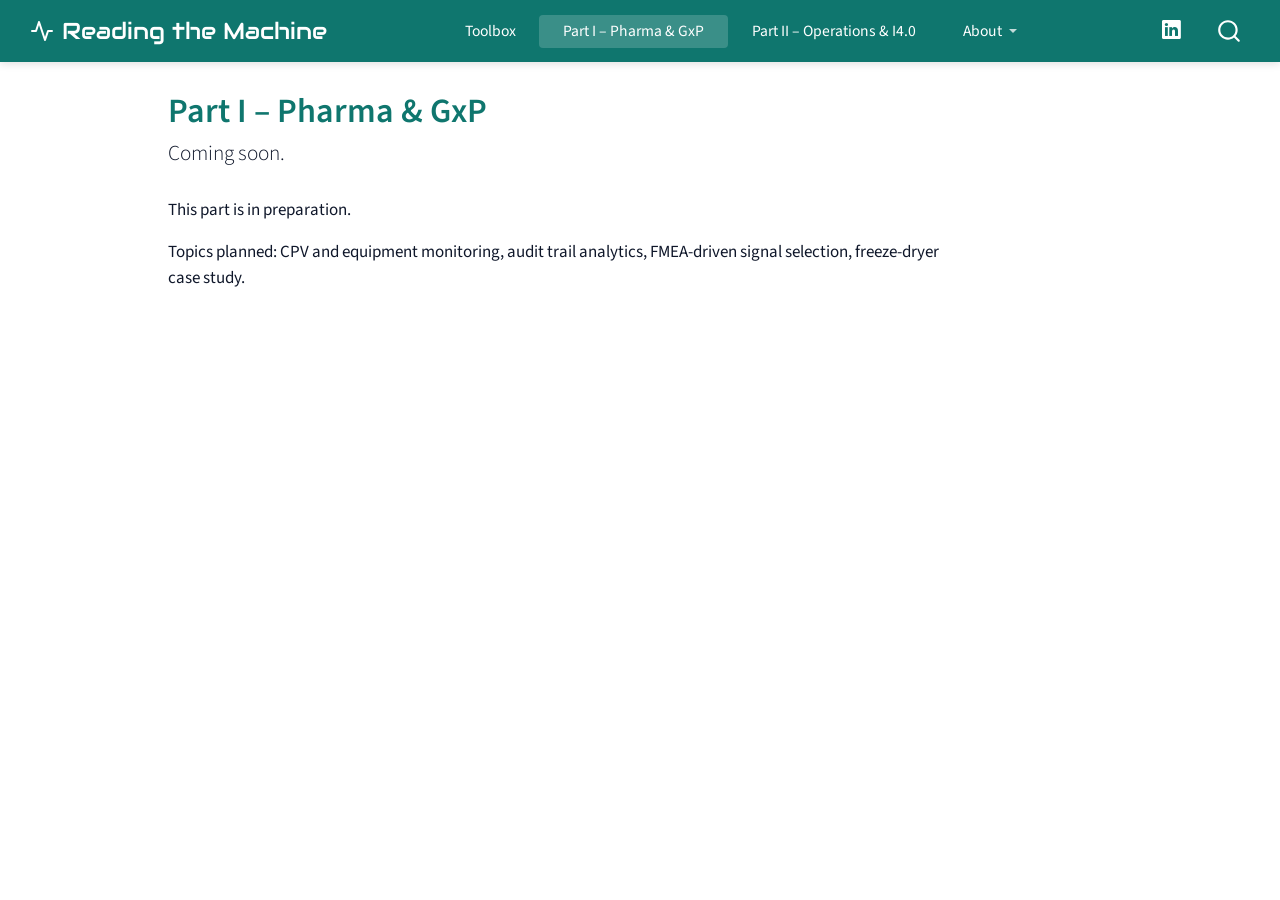
==== chapters/index.html @ b1491155 "Built site for gh-pages" ====
<!DOCTYPE html>
<html xmlns="http://www.w3.org/1999/xhtml" lang="en" xml:lang="en"><head>

<meta charset="utf-8">
<meta name="generator" content="quarto-1.6.41">

<meta name="viewport" content="width=device-width, initial-scale=1.0, user-scalable=yes">


<title>Part I – Pharma &amp; GxP – Reading the Machine</title>
<style>
code{white-space: pre-wrap;}
span.smallcaps{font-variant: small-caps;}
div.columns{display: flex; gap: min(4vw, 1.5em);}
div.column{flex: auto; overflow-x: auto;}
div.hanging-indent{margin-left: 1.5em; text-indent: -1.5em;}
ul.task-list{list-style: none;}
ul.task-list li input[type="checkbox"] {
  width: 0.8em;
  margin: 0 0.8em 0.2em -1em; /* quarto-specific, see https://github.com/quarto-dev/quarto-cli/issues/4556 */ 
  vertical-align: middle;
}
</style>


<script src="../site_libs/quarto-nav/quarto-nav.js"></script>
<script src="../site_libs/quarto-nav/headroom.min.js"></script>
<script src="../site_libs/clipboard/clipboard.min.js"></script>
<script src="../site_libs/quarto-search/autocomplete.umd.js"></script>
<script src="../site_libs/quarto-search/fuse.min.js"></script>
<script src="../site_libs/quarto-search/quarto-search.js"></script>
<meta name="quarto:offset" content="../">
<link href="../HEX/logo-activity.svg" rel="icon" type="image/svg+xml">
<script src="../site_libs/quarto-html/quarto.js"></script>
<script src="../site_libs/quarto-html/popper.min.js"></script>
<script src="../site_libs/quarto-html/tippy.umd.min.js"></script>
<script src="../site_libs/quarto-html/anchor.min.js"></script>
<link href="../site_libs/quarto-html/tippy.css" rel="stylesheet">
<link href="../site_libs/quarto-html/quarto-syntax-highlighting-48ffa3e5b9d089919c6712c39e5b00f2.css" rel="stylesheet" id="quarto-text-highlighting-styles">
<script src="../site_libs/bootstrap/bootstrap.min.js"></script>
<link href="../site_libs/bootstrap/bootstrap-icons.css" rel="stylesheet">
<link href="../site_libs/bootstrap/bootstrap-15d716713be335115abf167fc05993b7.min.css" rel="stylesheet" append-hash="true" id="quarto-bootstrap" data-mode="light">
<script id="quarto-search-options" type="application/json">{
  "location": "navbar",
  "copy-button": false,
  "collapse-after": 3,
  "panel-placement": "end",
  "type": "overlay",
  "limit": 50,
  "keyboard-shortcut": [
    "f",
    "/",
    "s"
  ],
  "show-item-context": false,
  "language": {
    "search-no-results-text": "No results",
    "search-matching-documents-text": "matching documents",
    "search-copy-link-title": "Copy link to search",
    "search-hide-matches-text": "Hide additional matches",
    "search-more-match-text": "more match in this document",
    "search-more-matches-text": "more matches in this document",
    "search-clear-button-title": "Clear",
    "search-text-placeholder": "",
    "search-detached-cancel-button-title": "Cancel",
    "search-submit-button-title": "Submit",
    "search-label": "Search"
  }
}</script>


</head>

<body class="nav-fixed">

<div id="quarto-search-results"></div>
  <header id="quarto-header" class="headroom fixed-top">
    <nav class="navbar navbar-expand-lg " data-bs-theme="dark">
      <div class="navbar-container container-fluid">
      <div class="navbar-brand-container mx-auto">
    <a href="../index.html" class="navbar-brand navbar-brand-logo">
    <img src="../HEX/logo-activity.svg" alt="Reading the Machine" class="navbar-logo">
    </a>
    <a class="navbar-brand" href="../index.html">
    <span class="navbar-title">Reading the Machine</span>
    </a>
  </div>
            <div id="quarto-search" class="" title="Search"></div>
          <button class="navbar-toggler" type="button" data-bs-toggle="collapse" data-bs-target="#navbarCollapse" aria-controls="navbarCollapse" role="menu" aria-expanded="false" aria-label="Toggle navigation" onclick="if (window.quartoToggleHeadroom) { window.quartoToggleHeadroom(); }">
  <span class="navbar-toggler-icon"></span>
</button>
          <div class="collapse navbar-collapse" id="navbarCollapse">
            <ul class="navbar-nav navbar-nav-scroll me-auto">
  <li class="nav-item">
    <a class="nav-link" href="../toolbox/index.html"> 
<span class="menu-text">Toolbox</span></a>
  </li>  
  <li class="nav-item">
    <a class="nav-link active" href="../chapters/index.html" aria-current="page"> 
<span class="menu-text">Part I – Pharma &amp; GxP</span></a>
  </li>  
  <li class="nav-item">
    <a class="nav-link" href="../coming-soon.html"> 
<span class="menu-text">Part II – Operations &amp; I4.0</span></a>
  </li>  
  <li class="nav-item dropdown ">
    <a class="nav-link dropdown-toggle" href="#" id="nav-menu-about" role="link" data-bs-toggle="dropdown" aria-expanded="false">
 <span class="menu-text">About</span>
    </a>
    <ul class="dropdown-menu" aria-labelledby="nav-menu-about">    
        <li>
    <a class="dropdown-item" href="../about.html">
 <span class="dropdown-text">Arnaud Coqueblin</span></a>
  </li>  
        <li>
    <a class="dropdown-item" href="../ecosystem.html">
 <span class="dropdown-text">The Ecosystem</span></a>
  </li>  
    </ul>
  </li>
</ul>
            <ul class="navbar-nav navbar-nav-scroll ms-auto">
  <li class="nav-item compact">
    <a class="nav-link" href="https://www.linkedin.com/in/arnaudcoqueblin/"> <i class="bi bi-linkedin" role="img" aria-label="LinkedIn">
</i> 
<span class="menu-text"></span></a>
  </li>  
</ul>
          </div> <!-- /navcollapse -->
            <div class="quarto-navbar-tools">
</div>
      </div> <!-- /container-fluid -->
    </nav>
</header>
<!-- content -->
<div id="quarto-content" class="quarto-container page-columns page-rows-contents page-layout-article page-navbar">
<!-- sidebar -->
<!-- margin-sidebar -->
    <div id="quarto-margin-sidebar" class="sidebar margin-sidebar zindex-bottom">
        
    </div>
<!-- main -->
<main class="content" id="quarto-document-content">

<header id="title-block-header" class="quarto-title-block default">
<div class="quarto-title">
<h1 class="title">Part I – Pharma &amp; GxP</h1>
<p class="subtitle lead">Coming soon.</p>
</div>



<div class="quarto-title-meta">

    
  
    
  </div>
  


</header>


<p>This part is in preparation.</p>
<p>Topics planned: CPV and equipment monitoring, audit trail analytics, FMEA-driven signal selection, freeze-dryer case study.</p>



</main> <!-- /main -->
<script>
(function () {
  function init() {
    document.querySelectorAll('.panel-tabset .nav-tabs .nav-link').forEach(function (link) {
      link.addEventListener('shown.bs.tab', function () {
        var tabset = link.closest('.panel-tabset');
        if (!tabset) return;
        // Use the tabset container (not the sticky nav-tabs) to get true document position
        var top = tabset.getBoundingClientRect().top + window.pageYOffset - 64;
        window.scrollTo({ top: top, behavior: 'smooth' });
      });
    });
  }
  if (document.readyState === 'loading') {
    document.addEventListener('DOMContentLoaded', init);
  } else {
    init();
  }
})();
</script>
<script id="quarto-html-after-body" type="application/javascript">
window.document.addEventListener("DOMContentLoaded", function (event) {
  const toggleBodyColorMode = (bsSheetEl) => {
    const mode = bsSheetEl.getAttribute("data-mode");
    const bodyEl = window.document.querySelector("body");
    if (mode === "dark") {
      bodyEl.classList.add("quarto-dark");
      bodyEl.classList.remove("quarto-light");
    } else {
      bodyEl.classList.add("quarto-light");
      bodyEl.classList.remove("quarto-dark");
    }
  }
  const toggleBodyColorPrimary = () => {
    const bsSheetEl = window.document.querySelector("link#quarto-bootstrap");
    if (bsSheetEl) {
      toggleBodyColorMode(bsSheetEl);
    }
  }
  toggleBodyColorPrimary();  
  const icon = "";
  const anchorJS = new window.AnchorJS();
  anchorJS.options = {
    placement: 'right',
    icon: icon
  };
  anchorJS.add('.anchored');
  const isCodeAnnotation = (el) => {
    for (const clz of el.classList) {
      if (clz.startsWith('code-annotation-')) {                     
        return true;
      }
    }
    return false;
  }
  const onCopySuccess = function(e) {
    // button target
    const button = e.trigger;
    // don't keep focus
    button.blur();
    // flash "checked"
    button.classList.add('code-copy-button-checked');
    var currentTitle = button.getAttribute("title");
    button.setAttribute("title", "Copied!");
    let tooltip;
    if (window.bootstrap) {
      button.setAttribute("data-bs-toggle", "tooltip");
      button.setAttribute("data-bs-placement", "left");
      button.setAttribute("data-bs-title", "Copied!");
      tooltip = new bootstrap.Tooltip(button, 
        { trigger: "manual", 
          customClass: "code-copy-button-tooltip",
          offset: [0, -8]});
      tooltip.show();    
    }
    setTimeout(function() {
      if (tooltip) {
        tooltip.hide();
        button.removeAttribute("data-bs-title");
        button.removeAttribute("data-bs-toggle");
        button.removeAttribute("data-bs-placement");
      }
      button.setAttribute("title", currentTitle);
      button.classList.remove('code-copy-button-checked');
    }, 1000);
    // clear code selection
    e.clearSelection();
  }
  const getTextToCopy = function(trigger) {
      const codeEl = trigger.previousElementSibling.cloneNode(true);
      for (const childEl of codeEl.children) {
        if (isCodeAnnotation(childEl)) {
          childEl.remove();
        }
      }
      return codeEl.innerText;
  }
  const clipboard = new window.ClipboardJS('.code-copy-button:not([data-in-quarto-modal])', {
    text: getTextToCopy
  });
  clipboard.on('success', onCopySuccess);
  if (window.document.getElementById('quarto-embedded-source-code-modal')) {
    const clipboardModal = new window.ClipboardJS('.code-copy-button[data-in-quarto-modal]', {
      text: getTextToCopy,
      container: window.document.getElementById('quarto-embedded-source-code-modal')
    });
    clipboardModal.on('success', onCopySuccess);
  }
    var localhostRegex = new RegExp(/^(?:http|https):\/\/localhost\:?[0-9]*\//);
    var mailtoRegex = new RegExp(/^mailto:/);
      var filterRegex = new RegExp("https:\/\/ArnaudCoqueblin\.github\.io\/reading-the-machine\/");
    var isInternal = (href) => {
        return filterRegex.test(href) || localhostRegex.test(href) || mailtoRegex.test(href);
    }
    // Inspect non-navigation links and adorn them if external
 	var links = window.document.querySelectorAll('a[href]:not(.nav-link):not(.navbar-brand):not(.toc-action):not(.sidebar-link):not(.sidebar-item-toggle):not(.pagination-link):not(.no-external):not([aria-hidden]):not(.dropdown-item):not(.quarto-navigation-tool):not(.about-link)');
    for (var i=0; i<links.length; i++) {
      const link = links[i];
      if (!isInternal(link.href)) {
        // undo the damage that might have been done by quarto-nav.js in the case of
        // links that we want to consider external
        if (link.dataset.originalHref !== undefined) {
          link.href = link.dataset.originalHref;
        }
          // target, if specified
          link.setAttribute("target", "_blank");
          if (link.getAttribute("rel") === null) {
            link.setAttribute("rel", "noopener");
          }
      }
    }
  function tippyHover(el, contentFn, onTriggerFn, onUntriggerFn) {
    const config = {
      allowHTML: true,
      maxWidth: 500,
      delay: 100,
      arrow: false,
      appendTo: function(el) {
          return el.parentElement;
      },
      interactive: true,
      interactiveBorder: 10,
      theme: 'quarto',
      placement: 'bottom-start',
    };
    if (contentFn) {
      config.content = contentFn;
    }
    if (onTriggerFn) {
      config.onTrigger = onTriggerFn;
    }
    if (onUntriggerFn) {
      config.onUntrigger = onUntriggerFn;
    }
    window.tippy(el, config); 
  }
  const noterefs = window.document.querySelectorAll('a[role="doc-noteref"]');
  for (var i=0; i<noterefs.length; i++) {
    const ref = noterefs[i];
    tippyHover(ref, function() {
      // use id or data attribute instead here
      let href = ref.getAttribute('data-footnote-href') || ref.getAttribute('href');
      try { href = new URL(href).hash; } catch {}
      const id = href.replace(/^#\/?/, "");
      const note = window.document.getElementById(id);
      if (note) {
        return note.innerHTML;
      } else {
        return "";
      }
    });
  }
  const xrefs = window.document.querySelectorAll('a.quarto-xref');
  const processXRef = (id, note) => {
    // Strip column container classes
    const stripColumnClz = (el) => {
      el.classList.remove("page-full", "page-columns");
      if (el.children) {
        for (const child of el.children) {
          stripColumnClz(child);
        }
      }
    }
    stripColumnClz(note)
    if (id === null || id.startsWith('sec-')) {
      // Special case sections, only their first couple elements
      const container = document.createElement("div");
      if (note.children && note.children.length > 2) {
        container.appendChild(note.children[0].cloneNode(true));
        for (let i = 1; i < note.children.length; i++) {
          const child = note.children[i];
          if (child.tagName === "P" && child.innerText === "") {
            continue;
          } else {
            container.appendChild(child.cloneNode(true));
            break;
          }
        }
        if (window.Quarto?.typesetMath) {
          window.Quarto.typesetMath(container);
        }
        return container.innerHTML
      } else {
        if (window.Quarto?.typesetMath) {
          window.Quarto.typesetMath(note);
        }
        return note.innerHTML;
      }
    } else {
      // Remove any anchor links if they are present
      const anchorLink = note.querySelector('a.anchorjs-link');
      if (anchorLink) {
        anchorLink.remove();
      }
      if (window.Quarto?.typesetMath) {
        window.Quarto.typesetMath(note);
      }
      if (note.classList.contains("callout")) {
        return note.outerHTML;
      } else {
        return note.innerHTML;
      }
    }
  }
  for (var i=0; i<xrefs.length; i++) {
    const xref = xrefs[i];
    tippyHover(xref, undefined, function(instance) {
      instance.disable();
      let url = xref.getAttribute('href');
      let hash = undefined; 
      if (url.startsWith('#')) {
        hash = url;
      } else {
        try { hash = new URL(url).hash; } catch {}
      }
      if (hash) {
        const id = hash.replace(/^#\/?/, "");
        const note = window.document.getElementById(id);
        if (note !== null) {
          try {
            const html = processXRef(id, note.cloneNode(true));
            instance.setContent(html);
          } finally {
            instance.enable();
            instance.show();
          }
        } else {
          // See if we can fetch this
          fetch(url.split('#')[0])
          .then(res => res.text())
          .then(html => {
            const parser = new DOMParser();
            const htmlDoc = parser.parseFromString(html, "text/html");
            const note = htmlDoc.getElementById(id);
            if (note !== null) {
              const html = processXRef(id, note);
              instance.setContent(html);
            } 
          }).finally(() => {
            instance.enable();
            instance.show();
          });
        }
      } else {
        // See if we can fetch a full url (with no hash to target)
        // This is a special case and we should probably do some content thinning / targeting
        fetch(url)
        .then(res => res.text())
        .then(html => {
          const parser = new DOMParser();
          const htmlDoc = parser.parseFromString(html, "text/html");
          const note = htmlDoc.querySelector('main.content');
          if (note !== null) {
            // This should only happen for chapter cross references
            // (since there is no id in the URL)
            // remove the first header
            if (note.children.length > 0 && note.children[0].tagName === "HEADER") {
              note.children[0].remove();
            }
            const html = processXRef(null, note);
            instance.setContent(html);
          } 
        }).finally(() => {
          instance.enable();
          instance.show();
        });
      }
    }, function(instance) {
    });
  }
      let selectedAnnoteEl;
      const selectorForAnnotation = ( cell, annotation) => {
        let cellAttr = 'data-code-cell="' + cell + '"';
        let lineAttr = 'data-code-annotation="' +  annotation + '"';
        const selector = 'span[' + cellAttr + '][' + lineAttr + ']';
        return selector;
      }
      const selectCodeLines = (annoteEl) => {
        const doc = window.document;
        const targetCell = annoteEl.getAttribute("data-target-cell");
        const targetAnnotation = annoteEl.getAttribute("data-target-annotation");
        const annoteSpan = window.document.querySelector(selectorForAnnotation(targetCell, targetAnnotation));
        const lines = annoteSpan.getAttribute("data-code-lines").split(",");
        const lineIds = lines.map((line) => {
          return targetCell + "-" + line;
        })
        let top = null;
        let height = null;
        let parent = null;
        if (lineIds.length > 0) {
            //compute the position of the single el (top and bottom and make a div)
            const el = window.document.getElementById(lineIds[0]);
            top = el.offsetTop;
            height = el.offsetHeight;
            parent = el.parentElement.parentElement;
          if (lineIds.length > 1) {
            const lastEl = window.document.getElementById(lineIds[lineIds.length - 1]);
            const bottom = lastEl.offsetTop + lastEl.offsetHeight;
            height = bottom - top;
          }
          if (top !== null && height !== null && parent !== null) {
            // cook up a div (if necessary) and position it 
            let div = window.document.getElementById("code-annotation-line-highlight");
            if (div === null) {
              div = window.document.createElement("div");
              div.setAttribute("id", "code-annotation-line-highlight");
              div.style.position = 'absolute';
              parent.appendChild(div);
            }
            div.style.top = top - 2 + "px";
            div.style.height = height + 4 + "px";
            div.style.left = 0;
            let gutterDiv = window.document.getElementById("code-annotation-line-highlight-gutter");
            if (gutterDiv === null) {
              gutterDiv = window.document.createElement("div");
              gutterDiv.setAttribute("id", "code-annotation-line-highlight-gutter");
              gutterDiv.style.position = 'absolute';
              const codeCell = window.document.getElementById(targetCell);
              const gutter = codeCell.querySelector('.code-annotation-gutter');
              gutter.appendChild(gutterDiv);
            }
            gutterDiv.style.top = top - 2 + "px";
            gutterDiv.style.height = height + 4 + "px";
          }
          selectedAnnoteEl = annoteEl;
        }
      };
      const unselectCodeLines = () => {
        const elementsIds = ["code-annotation-line-highlight", "code-annotation-line-highlight-gutter"];
        elementsIds.forEach((elId) => {
          const div = window.document.getElementById(elId);
          if (div) {
            div.remove();
          }
        });
        selectedAnnoteEl = undefined;
      };
        // Handle positioning of the toggle
    window.addEventListener(
      "resize",
      throttle(() => {
        elRect = undefined;
        if (selectedAnnoteEl) {
          selectCodeLines(selectedAnnoteEl);
        }
      }, 10)
    );
    function throttle(fn, ms) {
    let throttle = false;
    let timer;
      return (...args) => {
        if(!throttle) { // first call gets through
            fn.apply(this, args);
            throttle = true;
        } else { // all the others get throttled
            if(timer) clearTimeout(timer); // cancel #2
            timer = setTimeout(() => {
              fn.apply(this, args);
              timer = throttle = false;
            }, ms);
        }
      };
    }
      // Attach click handler to the DT
      const annoteDls = window.document.querySelectorAll('dt[data-target-cell]');
      for (const annoteDlNode of annoteDls) {
        annoteDlNode.addEventListener('click', (event) => {
          const clickedEl = event.target;
          if (clickedEl !== selectedAnnoteEl) {
            unselectCodeLines();
            const activeEl = window.document.querySelector('dt[data-target-cell].code-annotation-active');
            if (activeEl) {
              activeEl.classList.remove('code-annotation-active');
            }
            selectCodeLines(clickedEl);
            clickedEl.classList.add('code-annotation-active');
          } else {
            // Unselect the line
            unselectCodeLines();
            clickedEl.classList.remove('code-annotation-active');
          }
        });
      }
  const findCites = (el) => {
    const parentEl = el.parentElement;
    if (parentEl) {
      const cites = parentEl.dataset.cites;
      if (cites) {
        return {
          el,
          cites: cites.split(' ')
        };
      } else {
        return findCites(el.parentElement)
      }
    } else {
      return undefined;
    }
  };
  var bibliorefs = window.document.querySelectorAll('a[role="doc-biblioref"]');
  for (var i=0; i<bibliorefs.length; i++) {
    const ref = bibliorefs[i];
    const citeInfo = findCites(ref);
    if (citeInfo) {
      tippyHover(citeInfo.el, function() {
        var popup = window.document.createElement('div');
        citeInfo.cites.forEach(function(cite) {
          var citeDiv = window.document.createElement('div');
          citeDiv.classList.add('hanging-indent');
          citeDiv.classList.add('csl-entry');
          var biblioDiv = window.document.getElementById('ref-' + cite);
          if (biblioDiv) {
            citeDiv.innerHTML = biblioDiv.innerHTML;
          }
          popup.appendChild(citeDiv);
        });
        return popup.innerHTML;
      });
    }
  }
});
</script>
</div> <!-- /content -->




</body></html>
---- site_libs/quarto-html/tippy.css ----
.tippy-box[data-animation=fade][data-state=hidden]{opacity:0}[data-tippy-root]{max-width:calc(100vw - 10px)}.tippy-box{position:relative;background-color:#333;color:#fff;border-radius:4px;font-size:14px;line-height:1.4;white-space:normal;outline:0;transition-property:transform,visibility,opacity}.tippy-box[data-placement^=top]>.tippy-arrow{bottom:0}.tippy-box[data-placement^=top]>.tippy-arrow:before{bottom:-7px;left:0;border-width:8px 8px 0;border-top-color:initial;transform-origin:center top}.tippy-box[data-placement^=bottom]>.tippy-arrow{top:0}.tippy-box[data-placement^=bottom]>.tippy-arrow:before{top:-7px;left:0;border-width:0 8px 8px;border-bottom-color:initial;transform-origin:center bottom}.tippy-box[data-placement^=left]>.tippy-arrow{right:0}.tippy-box[data-placement^=left]>.tippy-arrow:before{border-width:8px 0 8px 8px;border-left-color:initial;right:-7px;transform-origin:center left}.tippy-box[data-placement^=right]>.tippy-arrow{left:0}.tippy-box[data-placement^=right]>.tippy-arrow:before{left:-7px;border-width:8px 8px 8px 0;border-right-color:initial;transform-origin:center right}.tippy-box[data-inertia][data-state=visible]{transition-timing-function:cubic-bezier(.54,1.5,.38,1.11)}.tippy-arrow{width:16px;height:16px;color:#333}.tippy-arrow:before{content:"";position:absolute;border-color:transparent;border-style:solid}.tippy-content{position:relative;padding:5px 9px;z-index:1}
---- site_libs/quarto-html/quarto-syntax-highlighting-48ffa3e5b9d089919c6712c39e5b00f2.css ----
/* quarto syntax highlight colors */
:root {
  --quarto-hl-ot-color: #003B4F;
  --quarto-hl-at-color: #657422;
  --quarto-hl-ss-color: #20794D;
  --quarto-hl-an-color: #5E5E5E;
  --quarto-hl-fu-color: #4758AB;
  --quarto-hl-st-color: #20794D;
  --quarto-hl-cf-color: #003B4F;
  --quarto-hl-op-color: #5E5E5E;
  --quarto-hl-er-color: #AD0000;
  --quarto-hl-bn-color: #AD0000;
  --quarto-hl-al-color: #AD0000;
  --quarto-hl-va-color: #111111;
  --quarto-hl-bu-color: inherit;
  --quarto-hl-ex-color: inherit;
  --quarto-hl-pp-color: #AD0000;
  --quarto-hl-in-color: #5E5E5E;
  --quarto-hl-vs-color: #20794D;
  --quarto-hl-wa-color: #5E5E5E;
  --quarto-hl-do-color: #5E5E5E;
  --quarto-hl-im-color: #00769E;
  --quarto-hl-ch-color: #20794D;
  --quarto-hl-dt-color: #AD0000;
  --quarto-hl-fl-color: #AD0000;
  --quarto-hl-co-color: #5E5E5E;
  --quarto-hl-cv-color: #5E5E5E;
  --quarto-hl-cn-color: #8f5902;
  --quarto-hl-sc-color: #5E5E5E;
  --quarto-hl-dv-color: #AD0000;
  --quarto-hl-kw-color: #003B4F;
}

/* other quarto variables */
:root {
  --quarto-font-monospace: SFMono-Regular, Menlo, Monaco, Consolas, "Liberation Mono", "Courier New", monospace;
}

pre > code.sourceCode > span {
  color: #003B4F;
}

code span {
  color: #003B4F;
}

code.sourceCode > span {
  color: #003B4F;
}

div.sourceCode,
div.sourceCode pre.sourceCode {
  color: #003B4F;
}

code span.ot {
  color: #003B4F;
  font-style: inherit;
}

code span.at {
  color: #657422;
  font-style: inherit;
}

code span.ss {
  color: #20794D;
  font-style: inherit;
}

code span.an {
  color: #5E5E5E;
  font-style: inherit;
}

code span.fu {
  color: #4758AB;
  font-style: inherit;
}

code span.st {
  color: #20794D;
  font-style: inherit;
}

code span.cf {
  color: #003B4F;
  font-weight: bold;
  font-style: inherit;
}

code span.op {
  color: #5E5E5E;
  font-style: inherit;
}

code span.er {
  color: #AD0000;
  font-style: inherit;
}

code span.bn {
  color: #AD0000;
  font-style: inherit;
}

code span.al {
  color: #AD0000;
  font-style: inherit;
}

code span.va {
  color: #111111;
  font-style: inherit;
}

code span.bu {
  font-style: inherit;
}

code span.ex {
  font-style: inherit;
}

code span.pp {
  color: #AD0000;
  font-style: inherit;
}

code span.in {
  color: #5E5E5E;
  font-style: inherit;
}

code span.vs {
  color: #20794D;
  font-style: inherit;
}

code span.wa {
  color: #5E5E5E;
  font-style: italic;
}

code span.do {
  color: #5E5E5E;
  font-style: italic;
}

code span.im {
  color: #00769E;
  font-style: inherit;
}

code span.ch {
  color: #20794D;
  font-style: inherit;
}

code span.dt {
  color: #AD0000;
  font-style: inherit;
}

code span.fl {
  color: #AD0000;
  font-style: inherit;
}

code span.co {
  color: #5E5E5E;
  font-style: inherit;
}

code span.cv {
  color: #5E5E5E;
  font-style: italic;
}

code span.cn {
  color: #8f5902;
  font-style: inherit;
}

code span.sc {
  color: #5E5E5E;
  font-style: inherit;
}

code span.dv {
  color: #AD0000;
  font-style: inherit;
}

code span.kw {
  color: #003B4F;
  font-weight: bold;
  font-style: inherit;
}

.prevent-inlining {
  content: "</";
}

/*# sourceMappingURL=566f9c016ea02aa24f499f2cbd7c0b66.css.map */
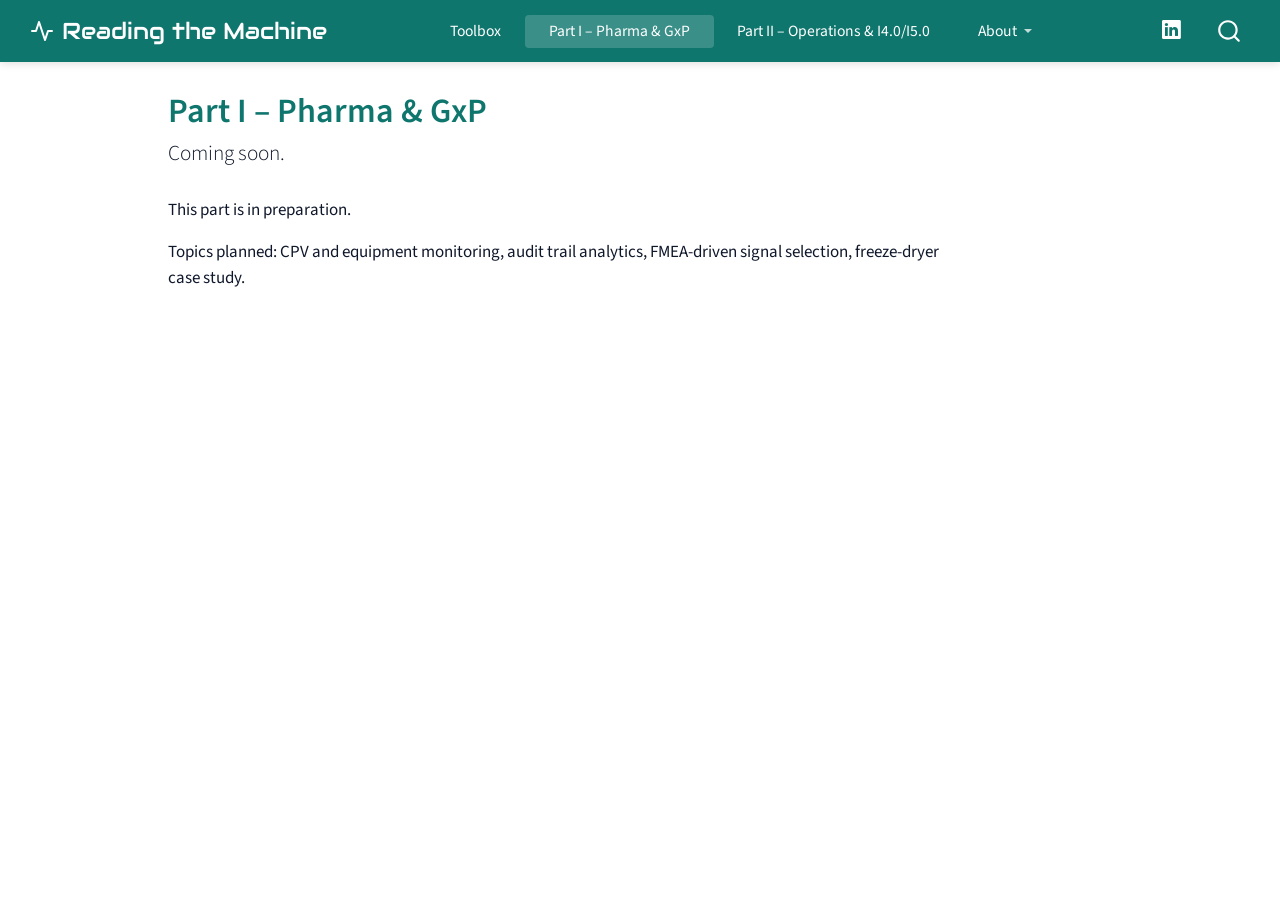
==== commit 1c1e3dfe: "Built site for gh-pages" ====
--- a/chapters/index.html
+++ b/chapters/index.html
@@ -101,7 +101,7 @@
   </li>  
   <li class="nav-item">
     <a class="nav-link" href="../coming-soon.html"> 
-<span class="menu-text">Part II – Operations &amp; I4.0</span></a>
+<span class="menu-text">Part II – Operations &amp; I4.0/I5.0</span></a>
   </li>  
   <li class="nav-item dropdown ">
     <a class="nav-link dropdown-toggle" href="#" id="nav-menu-about" role="link" data-bs-toggle="dropdown" aria-expanded="false">
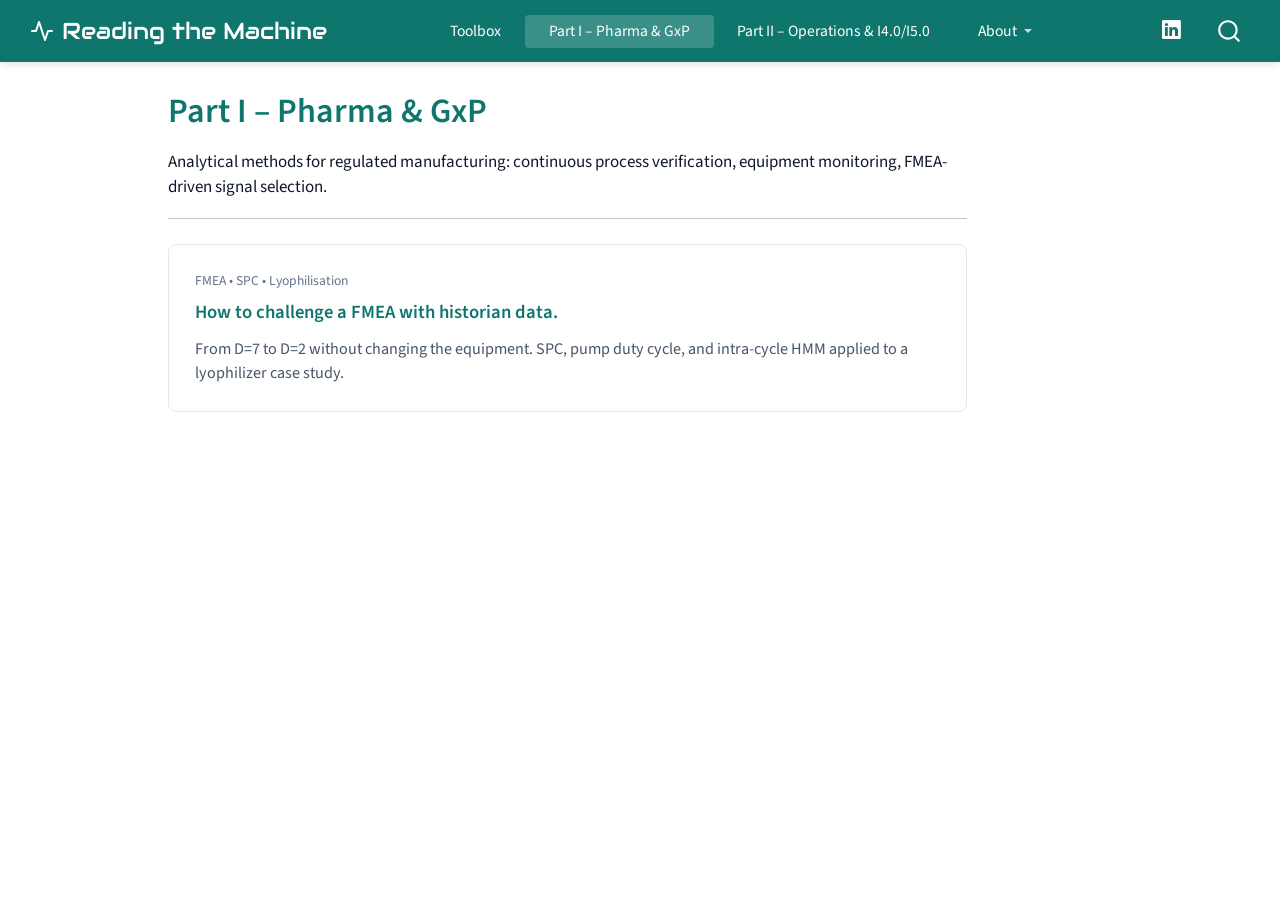
==== commit a1c2888e: "Built site for gh-pages" ====
--- a/chapters/index.html
+++ b/chapters/index.html
@@ -39,7 +39,7 @@
 <link href="../site_libs/quarto-html/quarto-syntax-highlighting-48ffa3e5b9d089919c6712c39e5b00f2.css" rel="stylesheet" id="quarto-text-highlighting-styles">
 <script src="../site_libs/bootstrap/bootstrap.min.js"></script>
 <link href="../site_libs/bootstrap/bootstrap-icons.css" rel="stylesheet">
-<link href="../site_libs/bootstrap/bootstrap-15d716713be335115abf167fc05993b7.min.css" rel="stylesheet" append-hash="true" id="quarto-bootstrap" data-mode="light">
+<link href="../site_libs/bootstrap/bootstrap-6f2fa3cdfb98e4e79ea22c6e7fa459bc.min.css" rel="stylesheet" append-hash="true" id="quarto-bootstrap" data-mode="light">
 <script id="quarto-search-options" type="application/json">{
   "location": "navbar",
   "copy-button": false,
@@ -145,7 +145,6 @@
 <header id="title-block-header" class="quarto-title-block default">
 <div class="quarto-title">
 <h1 class="title">Part I – Pharma &amp; GxP</h1>
-<p class="subtitle lead">Coming soon.</p>
 </div>
 
 
@@ -162,8 +161,21 @@
 </header>
 
 
-<p>This part is in preparation.</p>
-<p>Topics planned: CPV and equipment monitoring, audit trail analytics, FMEA-driven signal selection, freeze-dryer case study.</p>
+<p>Analytical methods for regulated manufacturing: continuous process verification, equipment monitoring, FMEA-driven signal selection.</p>
+<hr>
+<div style="display: flex; flex-direction: column; gap: 1.5rem; margin-top: 1.5rem;">
+
+<div style="border: 1px solid #e2e8f0; border-radius: 8px; padding: 1.5rem;">
+  <div style="font-size: 0.8rem; color: #64748b; margin-bottom: 0.4rem;">FMEA • SPC • Lyophilisation</div>
+  <a href="fmea-and-historian-data.html" style="font-size: 1.1rem; font-weight: 600; color: #0f766e; text-decoration: none;">
+    How to challenge a FMEA with historian data.
+  </a>
+  <p style="margin: 0.6rem 0 0; color: #475569; font-size: 0.95rem;">
+    From D=7 to D=2 without changing the equipment. SPC, pump duty cycle, and intra-cycle HMM applied to a lyophilizer case study.
+  </p>
+</div>
+
+</div>
 
 
 
